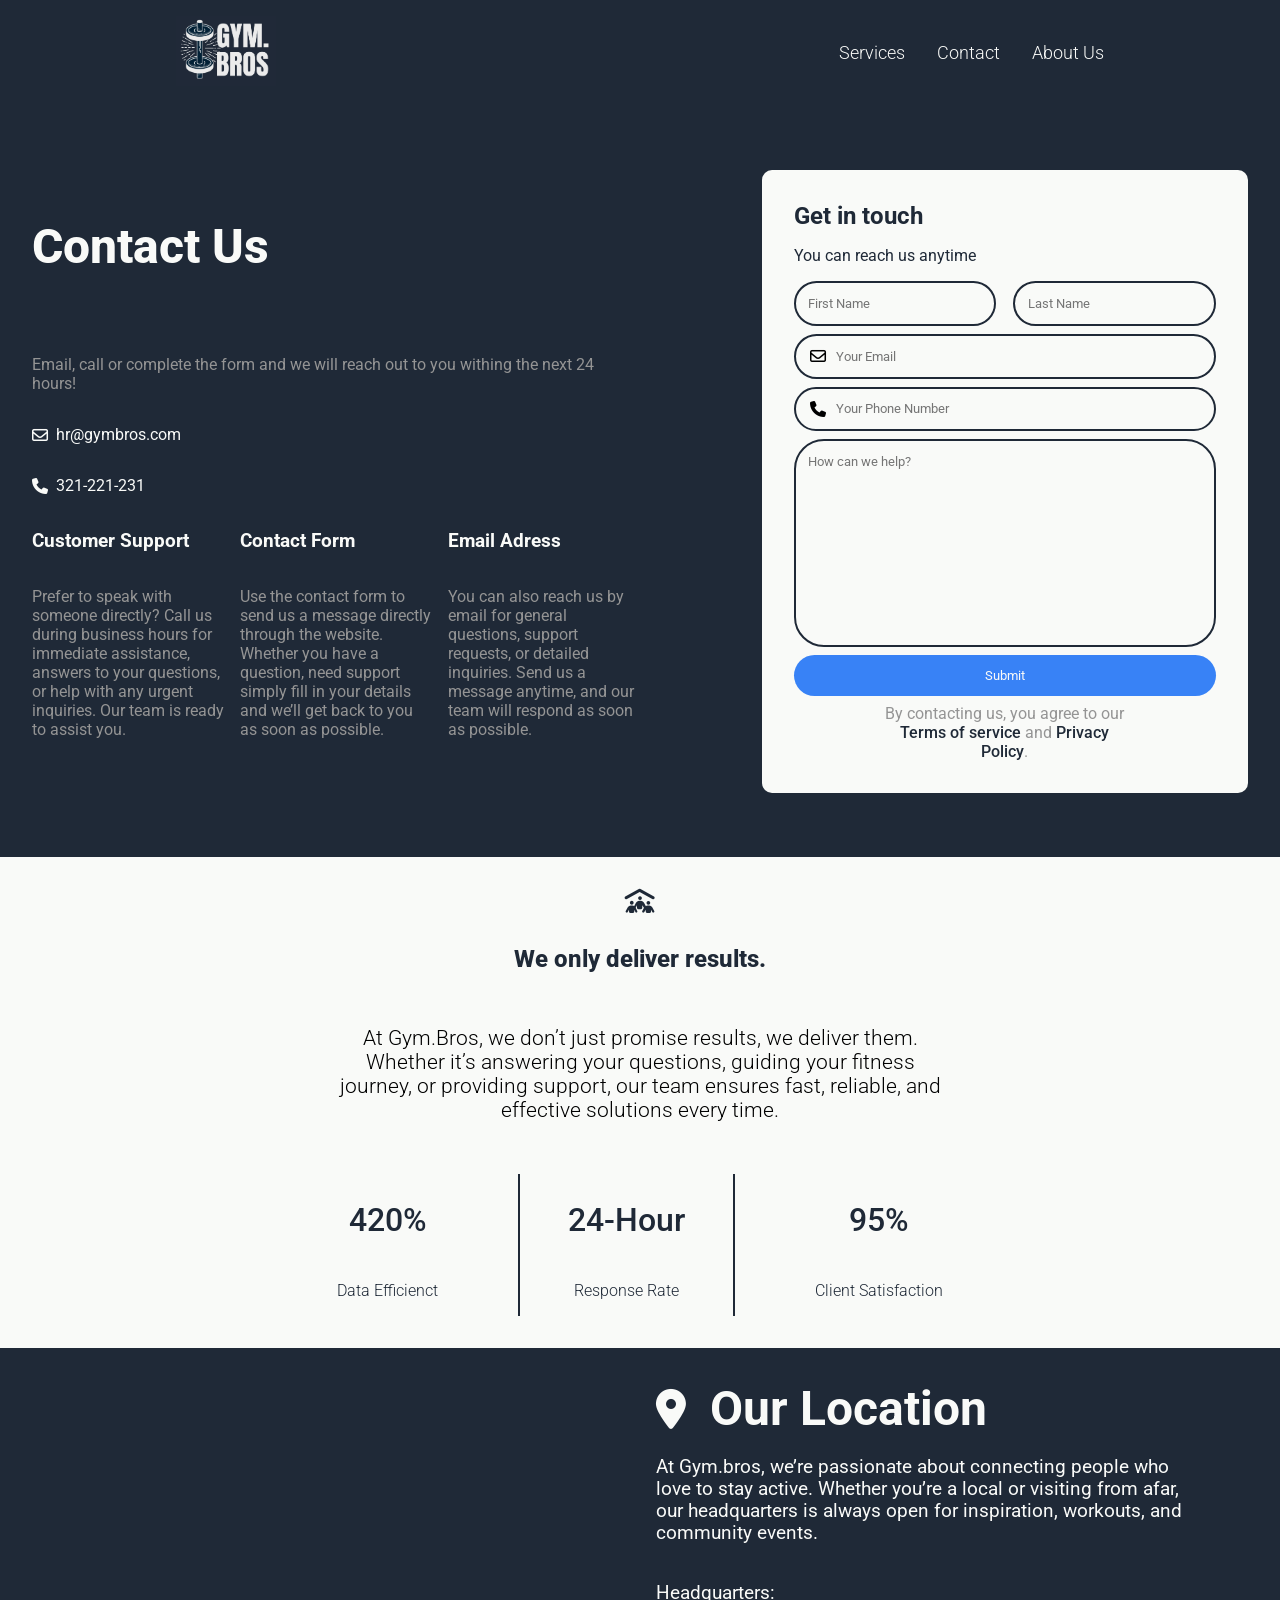
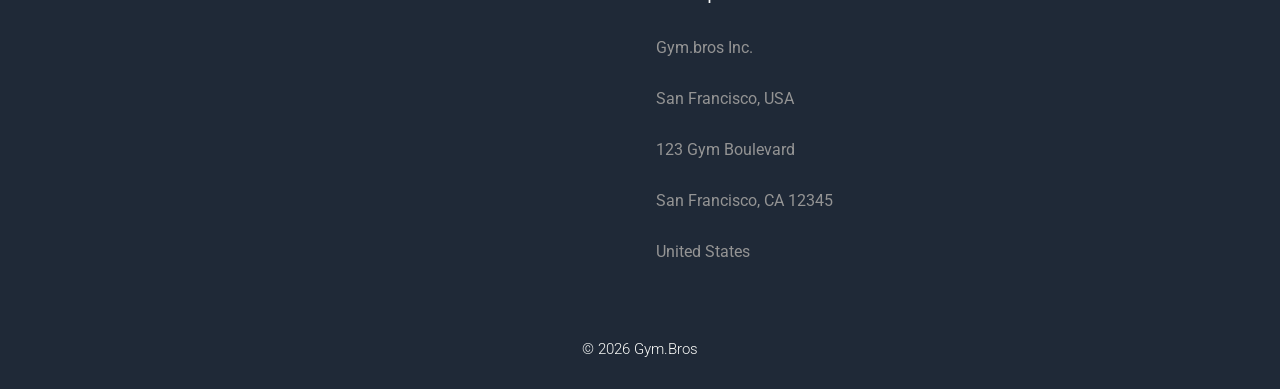
==== pages/contact.html @ 18d37ab8 "responsiveness fix, contact page" ====
<!DOCTYPE html>
<html lang="en">
<head>
    <meta charset="UTF-8">
    <meta name="viewport" content="width=device-width, initial-scale=1.0">
    <link rel="stylesheet" href="contact.css">
    <link rel="stylesheet" href="/index.css">
    <link rel="preconnect" href="https://fonts.gstatic.com" crossorigin>
    <link rel="stylesheet" href="https://cdnjs.cloudflare.com/ajax/libs/font-awesome/6.5.0/css/all.min.css">
<link href="https://fonts.googleapis.com/css2?family=Inter:ital,opsz,wght@0,14..32,100..900;1,14..32,100..900&family=Kumbh+Sans:wght,YOPQ@100..900,300&family=Poppins:ital,wght@0,100;0,200;0,300;0,400;0,500;0,600;0,700;0,800;0,900;1,100;1,200;1,300;1,400;1,500;1,600;1,700;1,800;1,900&family=Roboto:ital,wght@0,100..900;1,100..900&display=swap" rel="stylesheet">
    <title>Contact Us</title>
</head>
<body>

    <header>
    <div class="container">
<a href="/index.html"><img src="/images/logo.jpg" alt="Gym Logo"></a>
<nav>
  <a href="#services">Services</a>
  <a href="pages/contact.html">Contact</a>
  <a href="#about">About Us</a>
</nav>
</div>
</header>

<main>
<section class="contact">
<section class="contact-text">
<h1>Contact Us</h1>
<p>Email, call or complete the form and we will reach
    out to you withing the next 24 hours!
</p>

<div class="icons">
    <i class="fa-regular fa-envelope"></i>
    <p>hr@gymbros.com</p>
</div>
<div class="icons">
    <i class="fa-solid fa-phone"></i>
    <p>321-221-231</p>
 </div>


<div class="contact-types">
<div class="type">
    <h3>Customer Support</h3>
    <p>
        Prefer to speak with someone directly? Call us during business hours for immediate assistance, 
        answers to your questions, or help with any urgent inquiries. Our team is ready to assist you.
    </p>
</div>
<div class="type">
    <h3>Contact Form</h3>
    <p>
        Use the contact form to send us a message directly through the website. Whether you have 
        a question, need support simply fill in your details 
         and we’ll get back to you as soon as possible.
    </p>
</div>
<div class="type">
    <h3>Email Adress</h3>
    <p>
        You can also reach us by email for general questions, support requests,
         or detailed inquiries. Send us a message anytime, and our team will respond as soon as possible.
    </p>
</div>
</div>
</section>

<section class="form-content">
<h2>Get in touch</h2>
<p id="first-p">You can reach us anytime</p>
<form action="">
    <div class="fullname"> 
        <input type="text" name="" id="" placeholder="First Name" required>
        <input type="text" name="" id="" placeholder="Last Name" required>
    </div>

    <div class="input-with-icon">
        <i class="fa-regular fa-envelope"></i>
        <input type="email" name="" id="" placeholder="Your Email" required>
    </div>

     <div class="input-with-icon">
        <i class="fa-solid fa-phone"></i>
        <input type="text" name="" id="" placeholder="Your Phone Number">
    </div>

<textarea name="" id="" placeholder="How can we help?" required minlength="100"></textarea>

<button>Submit</button>
<p id="terms">By contacting us, you agree to our <span>Terms of service</span>
and <span>Privacy Policy</span>.</p>
</form>
</section>
</section>

<section class="result">
<i class="fa-solid fa-people-roof"></i>
<h3>We only deliver results.</h3>
<p>At Gym.Bros, we don’t just promise results, we deliver them. Whether
     it’s answering your questions, guiding your fitness journey, 
    or providing support, our team ensures fast, reliable,
     and effective solutions every time.</p>
<div class="res-div">
    <div class="result-divs">
<h2>420%</h2>
<p>Data Efficienct</p>
</div>
 <div class="result-divs" id="centered">
<h2>24-Hour</h2>
<p>Response Rate</p>
</div>
 <div class="result-divs">
<h2>95%</h2>
<p>Client Satisfaction</p>
</div>
</div>
</section>




<section class="location">
    <div class="location-map">
<iframe
src="https://www.google.com/maps?q=San+Francisco&output=embed"
  width="600"
  height="450"
  style="border:0;"
  allowfullscreen=""
  loading="lazy"
  referrerpolicy="no-referrer-when-downgrade">
</iframe>
</div>

<div class="location-text">
    <div class="location-title"> 
        <i class="fa-solid fa-location-dot"></i>
    <h2>Our Location</h2>
    </div>
    <h3>At Gym.bros, we’re passionate about connecting 
        people who love to stay active. Whether you’re a 
        local or visiting from afar, our headquarters is always 
        open for inspiration, workouts, and community events.</h3>
    <h3>Headquarters:</h3>
    <p>Gym.bros Inc.</p>
    <p>San Francisco, USA</p>
    <p>123 Gym Boulevard</p>
    <p>San Francisco, CA 12345</p>
    <p>United States</p>
</div>

</section>
   
</main>
<footer>
    <p>© 2026 Gym.Bros</p>
</footer>
</body>
</html>
---- pages/contact.css ----
* {
  box-sizing: border-box;
}

body {
  margin: 0;
  padding: 0;
  overflow-x: hidden;
}

.contact{
    display: flex;
    padding:4rem 2rem;
    width:100%;
    flex-direction: row;
    align-items: flex-start;
    justify-content: space-between;
    background-color:#1F2937;
}


.contact-text{
    display: flex;
    align-items: flex-start;
    flex-direction: column;
    justify-content:flex-start;
     font-family: "Roboto", sans-serif;
     width: 50%;
}

.contact-text > h1{
color:#F9FAF8;
font-weight:800;
font-size: 3rem;
margin-bottom: 4rem;
}

.contact-text p {
 color:rgb(148, 148, 148);
 font-size: 1rem;
}

.icons{
display: flex;
justify-content: center;
align-items: center;
flex-direction: row;
gap:0.5rem;
}



.icons > i{
  color: #F9FAF8
}

.icons > p{
  color:#F9FAF8
}

.contact-types{
  display: flex;
  flex-direction: row;
justify-content: space-around;
align-items: flex-start;
width:100%;
gap:1rem;
}

.type{
  display: flex;
  justify-content: center;
  align-items: flex-start;
  flex-direction: column;
width:50%;
 
}

.type > h3{
  font-family: "Roboto", sans-serif;
  color:#F9FAF8;
}

.type > p{
  color: rgb(148, 148, 148);
  font-size: 1rem;

}

.form-content{
  width:40%;
  display: flex;
  justify-content: flex-start;
  align-items: flex-start;
  flex-direction: column;
  font-family: "Roboto", sans-serif;
  border-radius: 10px;
  background-color: #F9FAF8;
  padding: 2rem;
}

.form-content h2{
color:#1F2937;
font-size: 1.5rem;
margin: 0;
}

.form-content p {
  color: rgb(148, 148, 148);
}

#first-p{
  color: #1F2937;
}

form{
  width:100%;
  display: flex;
  align-items: center;
  justify-content: center;
  flex-direction: column;
  gap:0.5rem;
}

.fullname{
  display: flex;
  width: 100%;
  flex-direction:row;
  align-items: center;
  justify-content: space-between;
}

.fullname > input{
  width:48%
}

input{background-color: #F9FAF8;
  padding: 0.8rem;
  color:#1F2937;
  border:none;
  border-radius: 2rem;
  border: 2px solid #1F2937;
  font-family: "Roboto", sans-serif;
width:100%;
}

textarea{
  width:100%;
  resize: none;
  padding: 0.8rem;
  outline: none;
  font-family: "Roboto", sans-serif;
  background-color: #F9FAF8;
  border-radius: 30px;
  border: 2px solid #1F2937;
  height:13rem;

}

form > button{
  width:100%;
  color:#F9FAF8;
  background-color: #3882F6;
  padding: 0.8rem;
  border:none;
  border-radius: 2rem;
 font-family: "Roboto", sans-serif;
   transition: color 0.3s ease, background-color 0.3s ease, transform 0.2s ease;
    cursor: pointer;

}

form > button:hover{
 background-color:#1F2937;
    color:#F9FAF8;
     transform: translateY(-2px);
}


form  span{
  color: #1F2937;
  font-weight: 500;
}

form p {
  margin:0;
}

#terms{
  font-size:1rem;
  width:60%;
  text-align: center;
}


.input-with-icon{
  width:100%;
  position: relative;
}
.input-with-icon> i{
  position: absolute;
  left: 1rem;
  top: 50%;
  transform: translateY(-50%);
}

.input-with-icon > input{
  padding-left: 2.5rem;
}


.result{
   display: flex;
    padding:2rem;
    width:100%;
    flex-direction: column;
    align-items: center;
    justify-content: center;
    gap:2rem;
    background-color: #F9FAF8;

}

.result > i{
  color:#1F2937;
  font-size: 1.5rem;
}

.result > h3{
  color:#1F2937;
  font-size: 1.5rem;
  font-weight: 800;
  font-family: "Roboto", sans-serif;
  margin:0;
}

.result > p{
  width:50%;
  font-family: "Roboto", sans-serif;
  text-align: center;
  font-weight: 300;
  font-size: 1.3rem;

}

.res-div{
  width:100%;
  display: flex;
  flex-direction: row;
  align-items: center;
  justify-content: center;
  gap:2rem;

}
.result-divs{
  display: flex;
  flex-direction: column;
  align-items: center;
  justify-content: center;
padding: 0rem 3rem;
}

.result-divs > h2{
  font-family: "Roboto", sans-serif;
  color:#1F2937;
  font-weight: 500;
  font-size:2rem;

}

.result-divs > p{
  font-family: "Roboto", sans-serif;
  color:#1F2937;
  font-weight: 300;
  font-size:1rem;
}

#centered{
   border-right: 2px solid  #1F2937;
   border-left: 2px solid  #1F2937;
}


.location{
   display: flex;
    padding:2rem;
    width:fit-content;
    flex-direction: row;
    align-items: center;
    justify-content: center;
    gap:2rem;
    background-color: #1F2937
}

.location-text{
  display: flex;
  align-items: flex-start;
  flex-direction: column;
  justify-content: flex-start;
  width:45%;
  font-family: "Roboto", sans-serif;
}

.location-text > h3{
color:#F9FAF8;
font-weight: 400;

}

.location-title{
  display: flex;
  flex-direction: row;
  gap:1.5rem;
  width: 100%;
  align-items: center;
}

.location-title > i{
  color:#F9FAF8;
  font-size: 2.5rem;
}

.location-text > p{
  color: rgb(148, 148, 148);
  font-size: 1rem;
}
.location-title > h2 {
  color:#F9FAF8;
  font-size: 3rem;
  margin:0;
}


.location-map{
  position: relative;
  width:45%;
  border-radius: 10px;
  height: 30rem;
  overflow: hidden;

}

iframe{
  position: absolute;
  top:0;
  left:0;
  width:100%;
  height: 100%;

}

/*Responsivness <1000 :*/

@media (max-width:1000px){

.contact, .contact-text, .contact-types, .location-text{
align-items: center;
  justify-content: center;
}

.contact, .type, .location{
  flex-direction: column;
}

.contact{
  padding:2rem;
}

.contact-text{
  width:100%;
  text-align: center;
}
.contact-text > h1{
  font-size:25px;
  margin: 0;
}

.contact-types{
  flex-direction: row;
  width: 100%;
}

.type > p{
  font-size: 1rem;
width:60%;
text-align: center;
}

.type> h3{
 font-size: 1.5rem; 
}

.form-content{
  width:70%;
}


.results{
  width:100%;
}

.result > h3{
font-size: 2rem;
    }

    .result > p{
        font-size:1rem;
    }

    .res-div{
        flex-direction: row;
    }

    .result-divs > h2{
font-size: 25px;
    }
     .result-divs > p{
        font-size:13px;
    }
#centered{
  border-right: 2px solid  #1F2937;
  border-left: 2px solid  #1F2937;
}


.location-map{
  width:100%;
}

.location-title{
  width:fit-content;
}
.location-title>h2{
  font-size:2rem;
}

.location-title > i{
  font-size: 1.5rem;
}

.location-text{
  width:100%;
 
}
.location-text > h3{
  font-weight: 1rem;
}
}

/* Responsivness < 500 */
@media (max-width:500px){ 

  .contact, .contact-text, .contact-types, .type, .location-text {
    align-items:  center;
    justify-content: center;
  }

  .contact, .contact-types , .type , .res-div, .location{
    flex-direction: column;
  }

.contact{
  padding:2rem;
}

.contact-text{
  width:100%;
  text-align: center;
}
.contact-text > h1{
  font-size:1.5rem;
  margin: 0;
}

.type{
width:100%;
text-align: left;

}

.type > p{
  font-size: 1rem;
width:60%;
text-align: center;
}

.type> h3{
 font-size: 1.2rem;
}

.form-content{
  width:100%;
}

.result > h3{
font-size: 1.5rem;
    }

    .result > p{
        font-size:1rem;
        width:100%;
    }
    .result-divs > h2{
font-size: 1.5rem;
    }
     .result-divs > p{
        font-size:1rem;
    }
#centered{
  border:none;
}

.location-map{
  width:100%;
}

.location-text{
  width:100%;
}

.location-title{
  width:fit-content;
}
.location-title>h2{
  font-size:1.5rem;
}

.location-title > i{
  font-size: 1rem;
}
.location-text > h3{
  font-size: 1rem;
}
}
---- index.css ----
* {
  box-sizing: border-box;
}

body {
  margin: 0;
  padding: 0;
  overflow-x: hidden;
}

    
    header{
    display: flex;
    width:100%;
    justify-content: center;
    align-items: center;
    background-color: #1F2937;

}

.container{
 display: flex;
    flex-direction: row;
    align-items: center;
    justify-content: space-between;
    width: 75%;
    padding:1rem;

}

.container > a > img{
width:100px;
height:auto;

}

nav{
    display: flex;
    align-items: center;
    justify-content: flex-end;
    gap:2rem;
    flex-direction: row;
    width:35%;
}

nav > a {
     font-family: "Roboto", sans-serif;
     font-size: 18px;
     color:#F9FAF8;
     font-weight: 300;
     cursor: pointer;
     text-decoration: none;
     border-bottom: 2px solid transparent;
    transition: border-bottom 0.3s ease;
}

nav > a:hover{
    border-bottom: 2px solid #F9FAF8
}

main{
    display: flex;
    width:100%;
    justify-content: center;
    align-items: center;
    flex-direction: column;
}

.hero{
    display: flex;
    width:100%;
    justify-content: center;
    gap:5%;
    flex-direction: row;
    align-items: center;
    background-color: #1F2937;
    padding:5rem 2rem;

}
.hero-content{
    display: flex;
    flex-direction: column;
    align-items: flex-start;
    width:30%;
}
.hero-content > h1{
    font-family: "Roboto", sans-serif;
     font-size: 48px;
     color:#F9FAF8;
     font-weight: 800;
     margin:0;
}

.hero-content > p {
font-family: "Roboto", sans-serif;
     font-size: 18px;
     color:#F9FAF8;
font-weight: 300;
}

.hero-content > button {
    font-family: "Roboto", sans-serif;
    color:white;
    background-color: #3882F6;
    padding:10px 30px;
    border:none;
    border-radius: 5px;
    transition: color 0.3s ease, background-color 0.3s ease, transform 0.2s ease;
    cursor: pointer;
}

.hero-content > button:hover{
    background-color: white;
    color:#3882F6;
     transform: translateY(-2px);
}

.hero-img{
    display: flex;
    flex-direction: column;
    align-items: flex-start;
    width:40%;
}

.hero-img > img {
    width:100%;
    height:auto;
}

.info{
 display: flex;
    width:100%;
    justify-content: center;
    gap:30px;
    flex-direction: column;
    align-items: center;
    background-color: #F9FAF8;
    padding:5rem;


}

.info > h2{
    font-size: 36px;
    font-weight: 800;
    color:#1F2937;
    font-family: "Roboto", sans-serif;
}

.info-divs{
    display: flex;
    justify-content: space-between;
    align-items: center;
    width:70%;
    flex-direction: row;
}

.steps{
    width:200px;
    display: flex;
    justify-content: center;
    align-items: center;
    flex-direction: column;
}

.steps > img{
      border: 4px solid #3882F6;
    border-radius: 10px;
    width:180px;
    height:180px;
    transition: transform 0.4s ease-in-out;
}


.steps > img:hover {
    transform: scale(1.1);
     box-shadow: 0 5px 15px rgba(0,0,0,0.2);
}

.steps > p{
    font-family: "Roboto", sans-serif;
    font-size: 18px;
    text-align: center;
    font-weight: 300;
    color:#1F2937
}

.review{

 display: flex;
    width:100%;
    justify-content: center;
    gap:30px;
    flex-direction: column;
    align-items: center;
    background-color: #e5e7eb;
    padding:2rem;

}

.review-div{
width:70%;
}

.quote {
    font-family: "Roboto", sans-serif;
font-size: 36px;
color:#1F2937;
font-weight: 300;
font-style: italic;
text-align: left;
}

.quote-author{
    font-family: "Roboto", sans-serif;
    text-align: right;
    font-weight: 800;
    font-size: 15px;
    color:#1F2937;
}


.sign-up{
 display: flex;
    width:100%;
    justify-content: center;
    align-items: center;
    background-color: #F9FAF8;
    padding:5rem;


}


.sign-up-div{
    background-color: #3882F6;
    border-radius: 10px;
    display: flex;
    justify-content: space-around;
    flex-direction: row;
    align-items: center;
    width:60%;
    padding: 2rem;
    font-family: "Roboto", sans-serif;
    color:#e5e7eb
}


.sign-up-text > p{
    font-family: "Roboto", sans-serif;
    color:#e5e7eb;
    font-weight: 300;
    font-size:14px;
    margin:0;
}

.sign-up-text{
    width: 70%;
    display: flex;
    flex-direction: column;

}

.sign-up-text > h3{
    margin: 0;
}

.sign-up-div button {
     font-family: "Roboto", sans-serif;
    color: #F9FAF8;
    background-color: #3882F6;
    padding:10px 30px 10px 30px;
    border:2px solid #F9FAF8;
    border-radius: 5px;
    cursor: pointer;
    transition: color 0.3s ease, background-color 0.3s ease, transform 0.2s ease;
}
.sign-up-div button:hover{
    color:#3882F6;
    background-color: #F9FAF8;
transform: translateY(-2px);
}

footer{
    width:100%;
    display: flex;
    align-items: center;
    justify-content: center;
    background-color: #1F2937;
}

footer > p{
     font-family: "Roboto", sans-serif;
    color: #F9FAF8;
    font-weight: 300;
    font-size: 15px;
    padding:1rem;
}



@media (max-width:1000px){
   .container{
        width: 90%;
        flex-direction: column;
        gap: 1rem;
    }
     nav{
        width: 100%;
        justify-content: center;
        gap: 1.5rem;
        flex-wrap: wrap;
    }

    .hero{
        flex-direction: column;
        gap:2rem;
        padding: 3rem 1.5rem;
        text-align: center;
    }
    .hero-content{
        width:60%;
        text-align: center;
        align-items: center;
        max-width: 500px;
    }

    .hero-img{
        width:60%;
    }

    .info-divs{
        flex-wrap: wrap;
        width:100%;  
        gap:1rem;
    }

    .sign-up-div{
        width: 100%;
        gap:1rem;
    }

}



@media (max-width:500px){
    .container > h1{
        font-size: 20px;
    }

    nav > a{
        font-size: 16px;
    }

    .hero-content > h1{
        font-size: 36px;
    }
   
    .hero-content > p{
        font-size: 16px;
    }

    .info > h2{
        font-size: 28px;
        text-align: center;
    }

    .quote{
        font-size: 22px;
    }

    .steps{
        width: 100%;
        max-width: 200px;
       
    }

    .sign-up-div{
        width:100%;
        padding: 1.5rem;
        
    }


    .info-divs{
        width:100%;
        align-items: center;
        justify-content: center;
    
    }

    

    
}
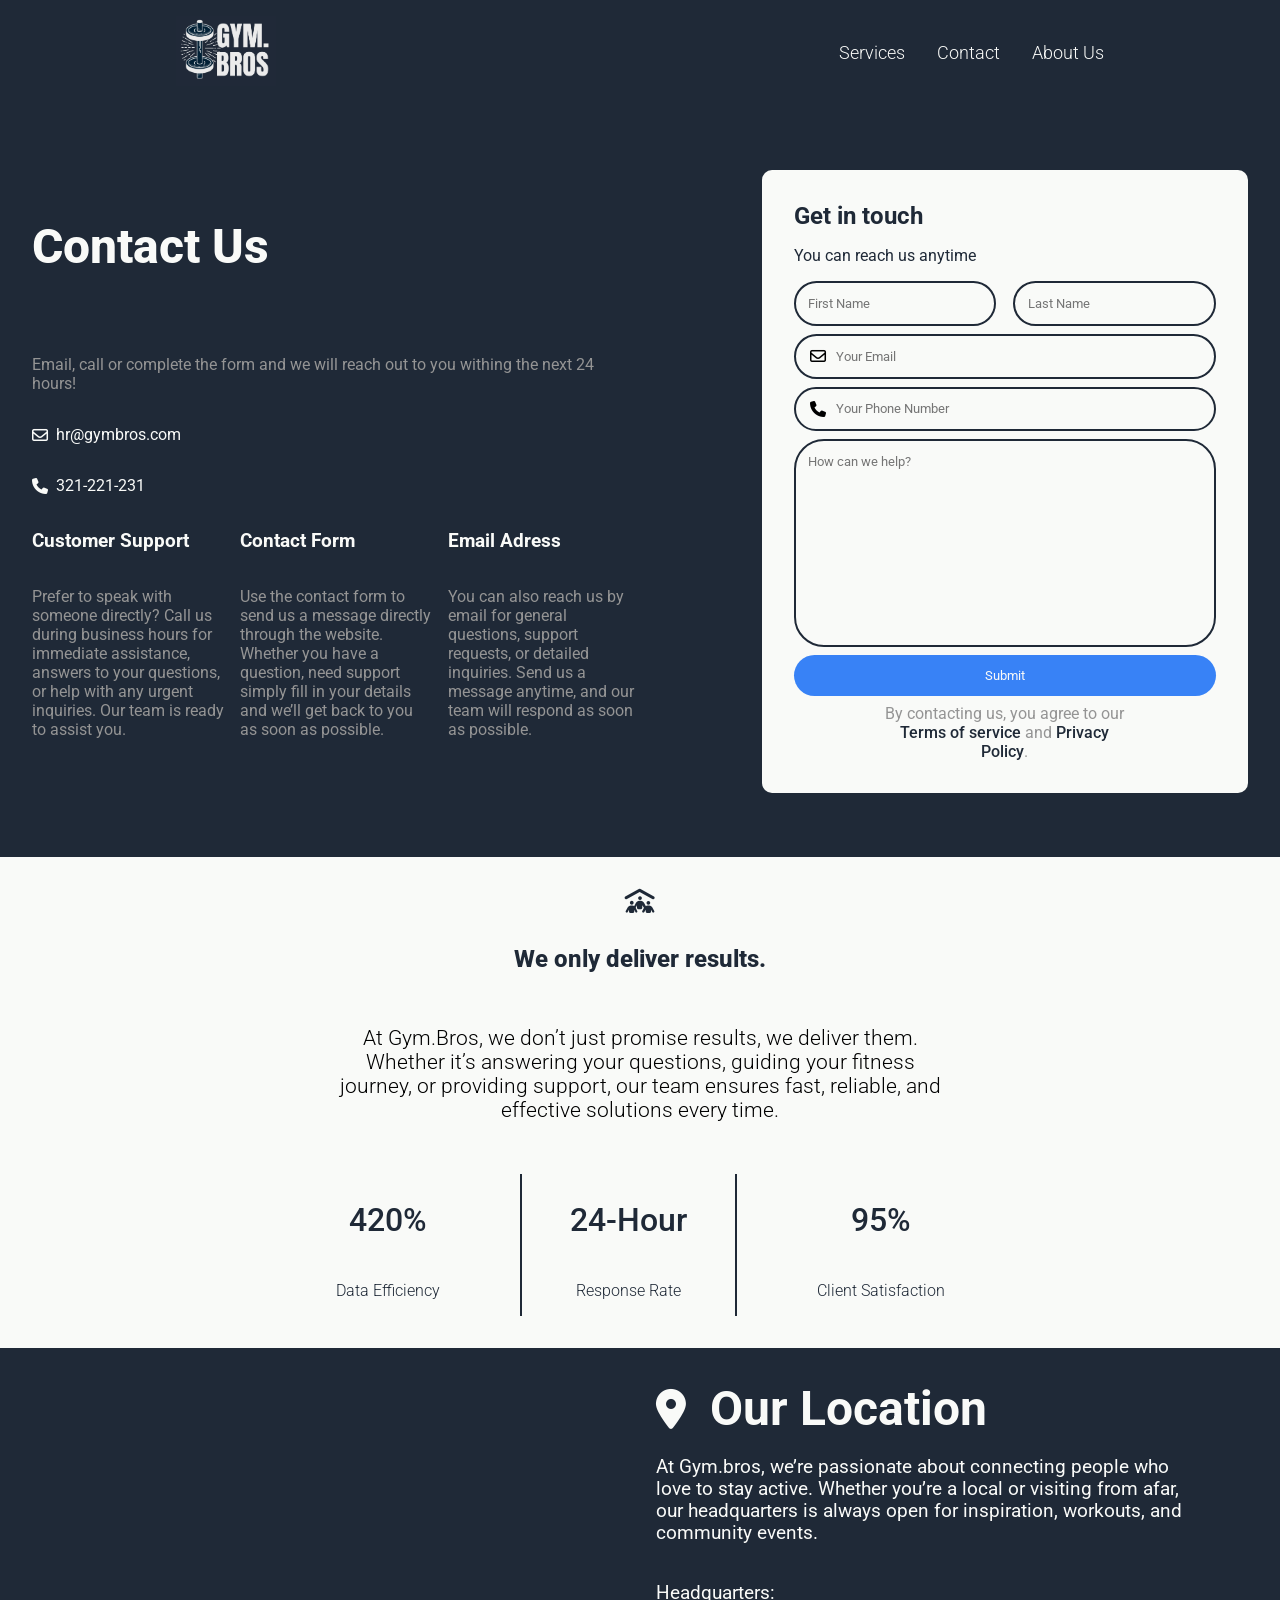
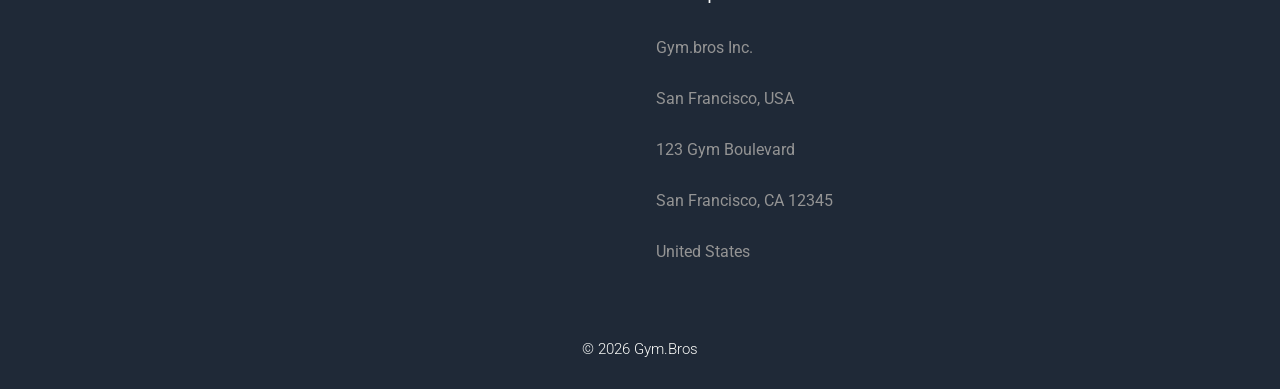
==== commit f2323011: "sign-up page" ====
--- a/pages/contact.html
+++ b/pages/contact.html
@@ -16,9 +16,9 @@
     <div class="container">
 <a href="/index.html"><img src="/images/logo.jpg" alt="Gym Logo"></a>
 <nav>
-  <a href="#services">Services</a>
-  <a href="pages/contact.html">Contact</a>
-  <a href="#about">About Us</a>
+  <a href="services.html">Services</a>
+  <a href="contact.html">Contact</a>
+  <a href="about.html">About Us</a>
 </nav>
 </div>
 </header>
@@ -105,7 +105,7 @@
 <div class="res-div">
     <div class="result-divs">
 <h2>420%</h2>
-<p>Data Efficienct</p>
+<p>Data Efficiency</p>
 </div>
  <div class="result-divs" id="centered">
 <h2>24-Hour</h2>
--- a/pages/contact.css
+++ b/pages/contact.css
@@ -73,7 +73,6 @@
   align-items: flex-start;
   flex-direction: column;
 width:50%;
- 
 }
 
 .type > h3{
@@ -164,22 +163,30 @@
   padding: 0.8rem;
   border:none;
   border-radius: 2rem;
- font-family: "Roboto", sans-serif;
-   transition: color 0.3s ease, background-color 0.3s ease, transform 0.2s ease;
-    cursor: pointer;
+  font-family: "Roboto", sans-serif;
+  transition: color 0.3s ease, background-color 0.3s ease, transform 0.2s ease;
+  cursor: pointer;
+  
 
 }
 
 form > button:hover{
- background-color:#1F2937;
-    color:#F9FAF8;
-     transform: translateY(-2px);
+  background-color:#1F2937;
+  color:#F9FAF8;
+  transform: translateY(-2px);
 }
 
 
 form  span{
   color: #1F2937;
   font-weight: 500;
+  transition: border-bottom 0.3s ease-in;
+  cursor: pointer;
+  border-bottom: 2px solid transparent;
+}
+
+form span:hover{
+  border-bottom: 2px solid #1F2937;
 }
 
 form p {
@@ -330,7 +337,6 @@
   margin:0;
 }
 
-
 .location-map{
   position: relative;
   width:45%;
@@ -378,6 +384,13 @@
 .contact-types{
   flex-direction: row;
   width: 100%;
+  align-items: flex-start;
+
+}
+
+.type{
+  width:33%;
+  align-items: center;
 }
 
 .type > p{
@@ -444,11 +457,12 @@
 }
 .location-text > h3{
   font-weight: 1rem;
-}
-}
-
-/* Responsivness < 500 */
-@media (max-width:500px){ 
+  text-align: center;
+}
+}
+
+/* Responsivness < 700 */
+@media (max-width:700px){ 
 
   .contact, .contact-text, .contact-types, .type, .location-text {
     align-items:  center;
@@ -472,6 +486,7 @@
   margin: 0;
 }
 
+
 .type{
 width:100%;
 text-align: left;
--- a/index.css
+++ b/index.css
@@ -51,11 +51,16 @@
      cursor: pointer;
      text-decoration: none;
      border-bottom: 2px solid transparent;
-    transition: border-bottom 0.3s ease;
+    transition: border-color 0.3s ease, color 0.3s ease ,border-bottom 0.3s ease;
 }
 
 nav > a:hover{
     border-bottom: 2px solid #F9FAF8
+}
+
+nav> a:active{
+    color:#3882F6;
+  border:none;
 }
 
 main{
@@ -98,7 +103,7 @@
 font-weight: 300;
 }
 
-.hero-content > button {
+.hero-content > a > button {
     font-family: "Roboto", sans-serif;
     color:white;
     background-color: #3882F6;
@@ -109,7 +114,7 @@
     cursor: pointer;
 }
 
-.hero-content > button:hover{
+.hero-content > a > button:hover{
     background-color: white;
     color:#3882F6;
      transform: translateY(-2px);
@@ -151,7 +156,7 @@
     display: flex;
     justify-content: space-between;
     align-items: center;
-    width:70%;
+    width:80%;
     flex-direction: row;
 }
 
@@ -265,7 +270,7 @@
     margin: 0;
 }
 
-.sign-up-div button {
+.sign-up-div a > button {
      font-family: "Roboto", sans-serif;
     color: #F9FAF8;
     background-color: #3882F6;
@@ -275,7 +280,7 @@
     cursor: pointer;
     transition: color 0.3s ease, background-color 0.3s ease, transform 0.2s ease;
 }
-.sign-up-div button:hover{
+.sign-up-div >a > button:hover{
     color:#3882F6;
     background-color: #F9FAF8;
 transform: translateY(-2px);
@@ -299,7 +304,7 @@
 
 
 
-@media (max-width:1000px){
+@media (max-width:1100px){
    .container{
         width: 90%;
         flex-direction: column;
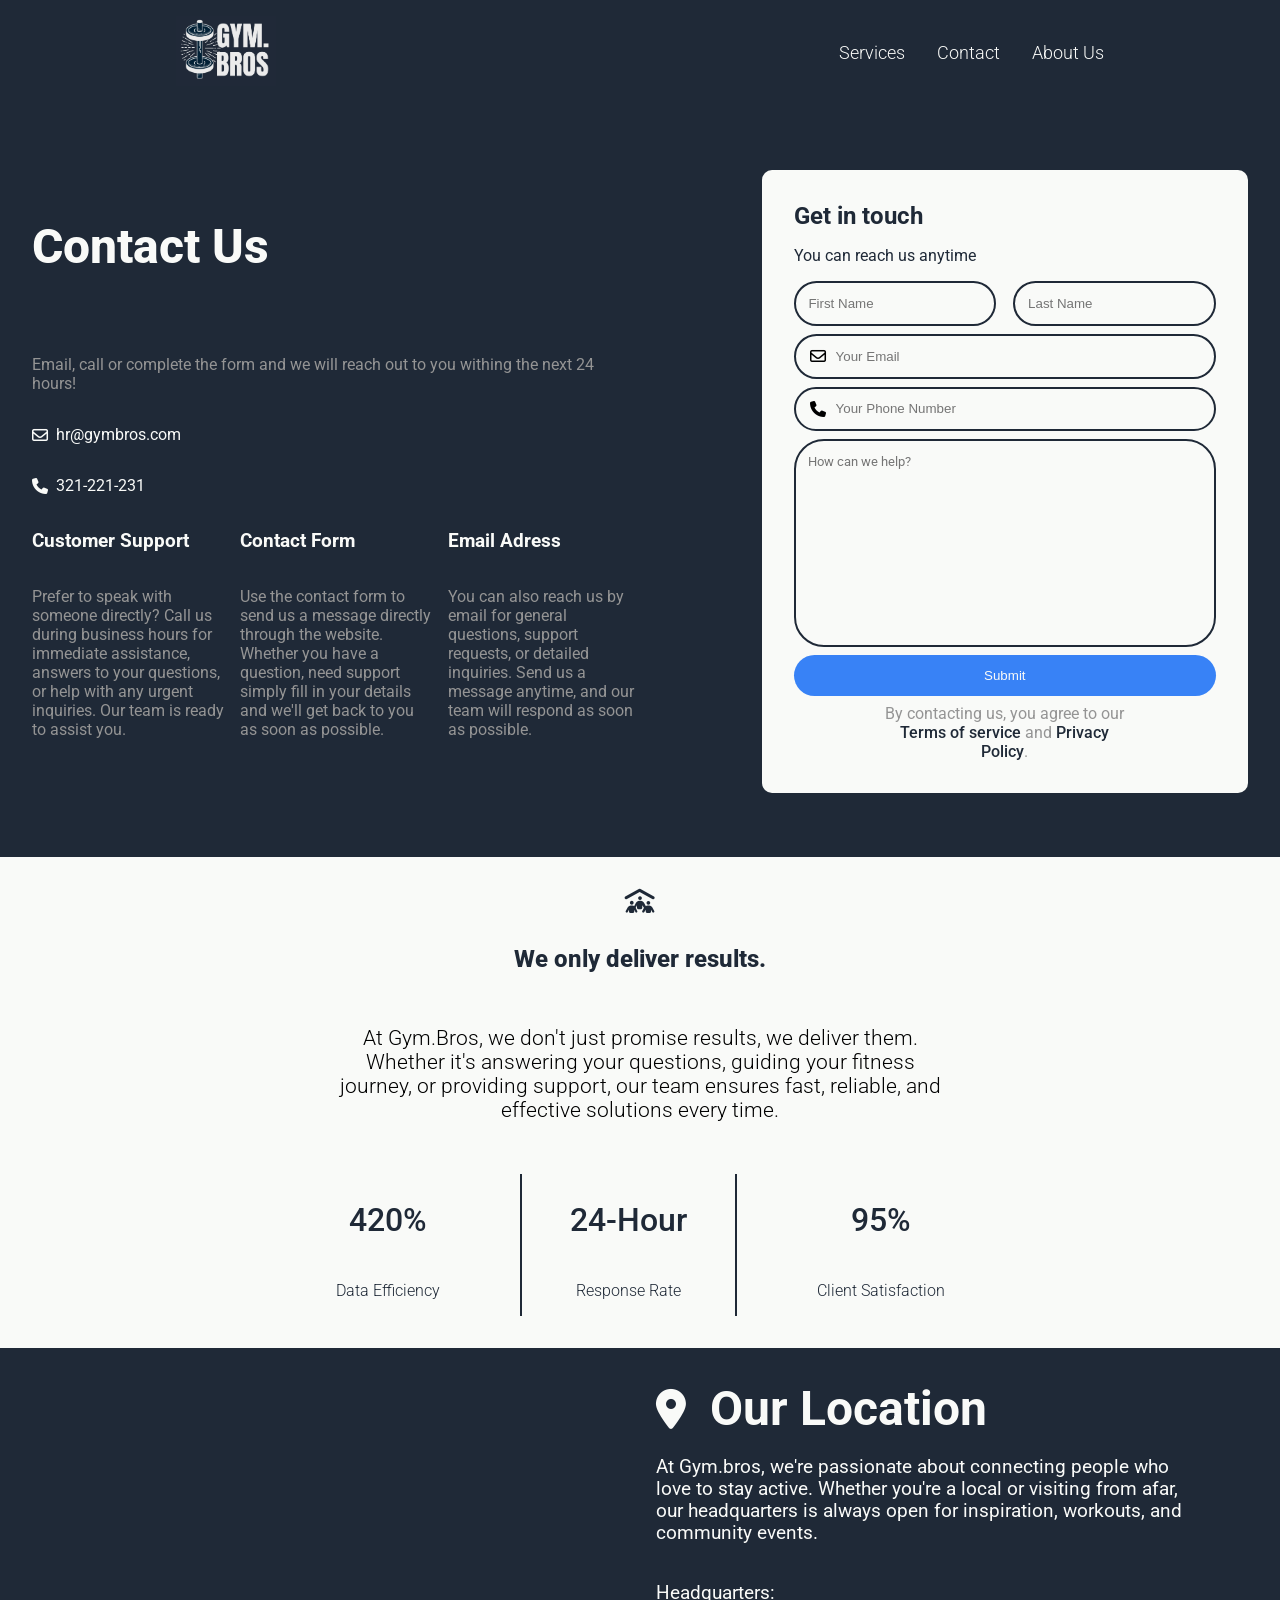
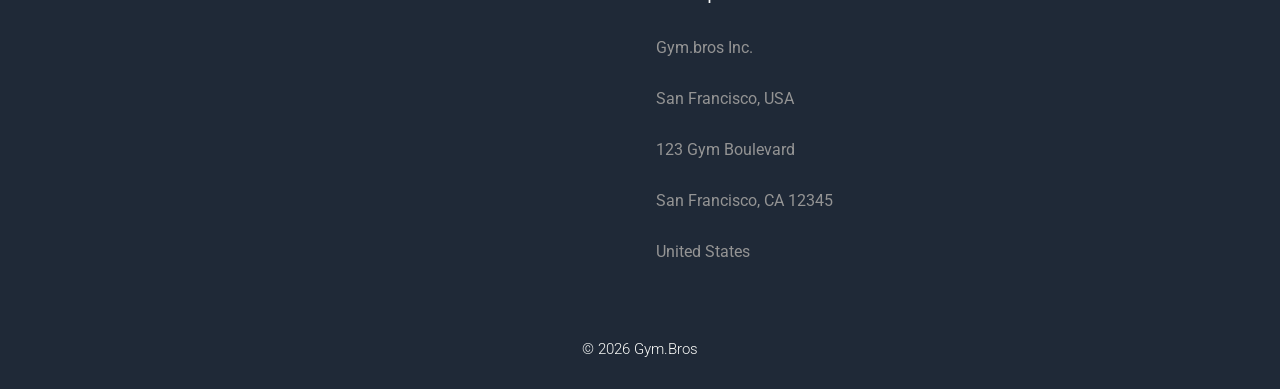
==== commit ccc1d0e1: "css changes" ====
--- a/pages/contact.html
+++ b/pages/contact.html
@@ -7,155 +7,136 @@
     <link rel="stylesheet" href="/index.css">
     <link rel="preconnect" href="https://fonts.gstatic.com" crossorigin>
     <link rel="stylesheet" href="https://cdnjs.cloudflare.com/ajax/libs/font-awesome/6.5.0/css/all.min.css">
-<link href="https://fonts.googleapis.com/css2?family=Inter:ital,opsz,wght@0,14..32,100..900;1,14..32,100..900&family=Kumbh+Sans:wght,YOPQ@100..900,300&family=Poppins:ital,wght@0,100;0,200;0,300;0,400;0,500;0,600;0,700;0,800;0,900;1,100;1,200;1,300;1,400;1,500;1,600;1,700;1,800;1,900&family=Roboto:ital,wght@0,100..900;1,100..900&display=swap" rel="stylesheet">
+    <link href="https://fonts.googleapis.com/css2?family=Inter:ital,opsz,wght@0,14..32,100..900;1,14..32,100..900&family=Kumbh+Sans:wght,YOPQ@100..900,300&family=Poppins:ital,wght@0,100;0,200;0,300;0,400;0,500;0,600;0,700;0,800;0,900;1,100;1,200;1,300;1,400;1,500;1,600;1,700;1,800;1,900&family=Roboto:ital,wght@0,100..900;1,100..900&display=swap" rel="stylesheet">
     <title>Contact Us</title>
 </head>
 <body>
-
     <header>
-    <div class="container">
-<a href="/index.html"><img src="/images/logo.jpg" alt="Gym Logo"></a>
-<nav>
-  <a href="services.html">Services</a>
-  <a href="contact.html">Contact</a>
-  <a href="about.html">About Us</a>
-</nav>
-</div>
-</header>
-
-<main>
-<section class="contact">
-<section class="contact-text">
-<h1>Contact Us</h1>
-<p>Email, call or complete the form and we will reach
-    out to you withing the next 24 hours!
-</p>
-
-<div class="icons">
-    <i class="fa-regular fa-envelope"></i>
-    <p>hr@gymbros.com</p>
-</div>
-<div class="icons">
-    <i class="fa-solid fa-phone"></i>
-    <p>321-221-231</p>
- </div>
-
-
-<div class="contact-types">
-<div class="type">
-    <h3>Customer Support</h3>
-    <p>
-        Prefer to speak with someone directly? Call us during business hours for immediate assistance, 
-        answers to your questions, or help with any urgent inquiries. Our team is ready to assist you.
-    </p>
-</div>
-<div class="type">
-    <h3>Contact Form</h3>
-    <p>
-        Use the contact form to send us a message directly through the website. Whether you have 
-        a question, need support simply fill in your details 
-         and we’ll get back to you as soon as possible.
-    </p>
-</div>
-<div class="type">
-    <h3>Email Adress</h3>
-    <p>
-        You can also reach us by email for general questions, support requests,
-         or detailed inquiries. Send us a message anytime, and our team will respond as soon as possible.
-    </p>
-</div>
-</div>
-</section>
-
-<section class="form-content">
-<h2>Get in touch</h2>
-<p id="first-p">You can reach us anytime</p>
-<form action="">
-    <div class="fullname"> 
-        <input type="text" name="" id="" placeholder="First Name" required>
-        <input type="text" name="" id="" placeholder="Last Name" required>
-    </div>
-
-    <div class="input-with-icon">
-        <i class="fa-regular fa-envelope"></i>
-        <input type="email" name="" id="" placeholder="Your Email" required>
-    </div>
-
-     <div class="input-with-icon">
-        <i class="fa-solid fa-phone"></i>
-        <input type="text" name="" id="" placeholder="Your Phone Number">
-    </div>
-
-<textarea name="" id="" placeholder="How can we help?" required minlength="100"></textarea>
-
-<button>Submit</button>
-<p id="terms">By contacting us, you agree to our <span>Terms of service</span>
-and <span>Privacy Policy</span>.</p>
-</form>
-</section>
-</section>
-
-<section class="result">
-<i class="fa-solid fa-people-roof"></i>
-<h3>We only deliver results.</h3>
-<p>At Gym.Bros, we don’t just promise results, we deliver them. Whether
-     it’s answering your questions, guiding your fitness journey, 
-    or providing support, our team ensures fast, reliable,
-     and effective solutions every time.</p>
-<div class="res-div">
-    <div class="result-divs">
-<h2>420%</h2>
-<p>Data Efficiency</p>
-</div>
- <div class="result-divs" id="centered">
-<h2>24-Hour</h2>
-<p>Response Rate</p>
-</div>
- <div class="result-divs">
-<h2>95%</h2>
-<p>Client Satisfaction</p>
-</div>
-</div>
-</section>
-
-
-
-
-<section class="location">
-    <div class="location-map">
-<iframe
-src="https://www.google.com/maps?q=San+Francisco&output=embed"
-  width="600"
-  height="450"
-  style="border:0;"
-  allowfullscreen=""
-  loading="lazy"
-  referrerpolicy="no-referrer-when-downgrade">
-</iframe>
-</div>
-
-<div class="location-text">
-    <div class="location-title"> 
-        <i class="fa-solid fa-location-dot"></i>
-    <h2>Our Location</h2>
-    </div>
-    <h3>At Gym.bros, we’re passionate about connecting 
-        people who love to stay active. Whether you’re a 
-        local or visiting from afar, our headquarters is always 
-        open for inspiration, workouts, and community events.</h3>
-    <h3>Headquarters:</h3>
-    <p>Gym.bros Inc.</p>
-    <p>San Francisco, USA</p>
-    <p>123 Gym Boulevard</p>
-    <p>San Francisco, CA 12345</p>
-    <p>United States</p>
-</div>
-
-</section>
-   
-</main>
-<footer>
-    <p>© 2026 Gym.Bros</p>
-</footer>
+        <div class="container">
+            <a href="/index.html"><img src="/images/logo.jpg" alt="Gym Logo"></a>
+            <nav>
+                <a href="services.html">Services</a>
+                <a href="contact.html">Contact</a>
+                <a href="about.html">About Us</a>
+            </nav>
+        </div>
+    </header>
+    <main>
+        <section class="contact">
+            <section class="contact-text">
+                <h1>Contact Us</h1>
+                <p>Email, call or complete the form and we will reach
+                    out to you withing the next 24 hours!</p>
+                <div class="icons">
+                    <i class="fa-regular fa-envelope"></i>
+                    <p>hr@gymbros.com</p>
+                </div>
+                <div class="icons">
+                    <i class="fa-solid fa-phone"></i>
+                    <p>321-221-231</p>
+                </div>
+                <div class="contact-types">
+                    <div class="type">
+                        <h3>Customer Support</h3>
+                        <p>Prefer to speak with someone directly? Call us during 
+                            business hours for immediate assistance, 
+                            answers to your questions, or help with any
+                            urgent inquiries. Our team is ready to assist you.</p>
+                    </div>
+                    <div class="type">
+                        <h3>Contact Form</h3>
+                        <p>Use the contact form to send us a message directly through the website.
+                            Whether you have a question, need support simply fill in your details 
+                            and we'll get back to you as soon as possible.</p>
+                    </div>
+                    <div class="type">
+                        <h3>Email Adress</h3>
+                        <p>You can also reach us by email for general questions, support requests,
+                            or detailed inquiries. Send us a message anytime, and our team
+                            will respond as soon as possible.
+                        </p>
+                    </div>
+                </div>
+            </section>
+            <section class="form-content">
+                <h2>Get in touch</h2>
+                <p id="first-p">You can reach us anytime</p>
+                <form action="">
+                    <div class="fullname">
+                        <input type="text" name="" id="" placeholder="First Name" required>
+                        <input type="text" name="" id="" placeholder="Last Name" required>
+                    </div>
+                    <div class="input-with-icon">
+                        <i class="fa-regular fa-envelope"></i>
+                        <input type="email" name="" id="" placeholder="Your Email" required>
+                    </div>
+                    <div class="input-with-icon">
+                        <i class="fa-solid fa-phone"></i>
+                        <input type="text" name="" id="" placeholder="Your Phone Number">
+                    </div>
+                    <textarea name="" id="" placeholder="How can we help?" required minlength="100"></textarea>
+                    <button>Submit</button>
+                    <p id="terms">By contacting us, you agree to our <span>Terms of service</span>
+                    and <span>Privacy Policy</span>.</p>
+                </form>
+            </section>
+        </section>
+ 
+        <section class="result">
+            <i class="fa-solid fa-people-roof"></i>
+            <h3>We only deliver results.</h3>
+            <p>At Gym.Bros, we don't just promise results, we deliver them. Whether
+                it's answering your questions, guiding your fitness journey, 
+                or providing support, our team ensures fast, reliable,
+                and effective solutions every time.</p>
+            <div class="res-div">
+                <div class="result-divs">
+                    <h2>420%</h2>
+                    <p>Data Efficiency</p>
+                </div>
+                <div class="result-divs" id="centered">
+                    <h2>24-Hour</h2>
+                    <p>Response Rate</p>
+                </div>
+                <div class="result-divs">
+                    <h2>95%</h2>
+                    <p>Client Satisfaction</p>
+                </div>
+            </div>
+        </section>
+ 
+        <section class="location">
+            <div class="location-map">
+                <iframe
+                    src="https://www.google.com/maps?q=San+Francisco&output=embed"
+                    width="600"
+                    height="450"
+                    style="border:0;"
+                    allowfullscreen=""
+                    loading="lazy"
+                    referrerpolicy="no-referrer-when-downgrade">
+                </iframe>
+            </div>
+            <div class="location-text">
+                <div class="location-title">
+                    <i class="fa-solid fa-location-dot"></i>
+                    <h2>Our Location</h2>
+                </div>
+                <h3>At Gym.bros, we're passionate about connecting 
+                    people who love to stay active. Whether you're a 
+                    local or visiting from afar, our headquarters is always 
+                    open for inspiration, workouts, and community events.</h3>
+                <h3>Headquarters:</h3>
+                <p>Gym.bros Inc.</p>
+                <p>San Francisco, USA</p>
+                <p>123 Gym Boulevard</p>
+                <p>San Francisco, CA 12345</p>
+                <p>United States</p>
+            </div>
+        </section>
+    </main>
+    <footer>
+        <p>© 2026 Gym.Bros</p>
+    </footer>
 </body>
 </html>
--- a/pages/contact.css
+++ b/pages/contact.css
@@ -6,6 +6,7 @@
   margin: 0;
   padding: 0;
   overflow-x: hidden;
+  font-family: "Roboto", sans-serif;
 }
 
 .contact{
@@ -18,53 +19,45 @@
     background-color:#1F2937;
 }
 
-
 .contact-text{
     display: flex;
     align-items: flex-start;
     flex-direction: column;
     justify-content:flex-start;
-     font-family: "Roboto", sans-serif;
-     width: 50%;
+    width: 50%;
 }
 
 .contact-text > h1{
-color:#F9FAF8;
-font-weight:800;
-font-size: 3rem;
-margin-bottom: 4rem;
+  color:#F9FAF8;
+  font-weight:800;
+  font-size: 3rem;
+  margin-bottom: 4rem;
 }
 
 .contact-text p {
- color:rgb(148, 148, 148);
- font-size: 1rem;
+   color:rgb(148, 148, 148);
+   font-size: 1rem;
 }
 
 .icons{
-display: flex;
-justify-content: center;
-align-items: center;
-flex-direction: row;
-gap:0.5rem;
-}
-
-
-
-.icons > i{
+  display: flex;
+  justify-content: center;
+  align-items: center;
+  flex-direction: row;
+  gap:0.5rem;
+}
+
+.icons > i, .icons > p, .type > h3, .location-text > h3 , .location-title > i, .location-title > h2{
   color: #F9FAF8
 }
 
-.icons > p{
-  color:#F9FAF8
-}
-
 .contact-types{
   display: flex;
   flex-direction: row;
-justify-content: space-around;
-align-items: flex-start;
-width:100%;
-gap:1rem;
+  justify-content: space-around;
+  align-items: flex-start;
+  width:100%;
+  gap:1rem;
 }
 
 .type{
@@ -72,18 +65,12 @@
   justify-content: center;
   align-items: flex-start;
   flex-direction: column;
-width:50%;
-}
-
-.type > h3{
-  font-family: "Roboto", sans-serif;
-  color:#F9FAF8;
+  width:50%;
 }
 
 .type > p{
   color: rgb(148, 148, 148);
   font-size: 1rem;
-
 }
 
 .form-content{
@@ -92,7 +79,6 @@
   justify-content: flex-start;
   align-items: flex-start;
   flex-direction: column;
-  font-family: "Roboto", sans-serif;
   border-radius: 10px;
   background-color: #F9FAF8;
   padding: 2rem;
@@ -133,14 +119,14 @@
   width:48%
 }
 
-input{background-color: #F9FAF8;
+input{
+  background-color: #F9FAF8;
   padding: 0.8rem;
   color:#1F2937;
   border:none;
   border-radius: 2rem;
   border: 2px solid #1F2937;
-  font-family: "Roboto", sans-serif;
-width:100%;
+  width:100%;
 }
 
 textarea{
@@ -148,12 +134,11 @@
   resize: none;
   padding: 0.8rem;
   outline: none;
-  font-family: "Roboto", sans-serif;
   background-color: #F9FAF8;
   border-radius: 30px;
   border: 2px solid #1F2937;
   height:13rem;
-
+  font-family: "Roboto", sans-serif;
 }
 
 form > button{
@@ -163,7 +148,6 @@
   padding: 0.8rem;
   border:none;
   border-radius: 2rem;
-  font-family: "Roboto", sans-serif;
   transition: color 0.3s ease, background-color 0.3s ease, transform 0.2s ease;
   cursor: pointer;
   
@@ -199,7 +183,6 @@
   text-align: center;
 }
 
-
 .input-with-icon{
   width:100%;
   position: relative;
@@ -214,7 +197,6 @@
 .input-with-icon > input{
   padding-left: 2.5rem;
 }
-
 
 .result{
    display: flex;
@@ -237,17 +219,14 @@
   color:#1F2937;
   font-size: 1.5rem;
   font-weight: 800;
-  font-family: "Roboto", sans-serif;
   margin:0;
 }
 
 .result > p{
   width:50%;
-  font-family: "Roboto", sans-serif;
   text-align: center;
   font-weight: 300;
   font-size: 1.3rem;
-
 }
 
 .res-div{
@@ -264,19 +243,16 @@
   flex-direction: column;
   align-items: center;
   justify-content: center;
-padding: 0rem 3rem;
+  padding: 0rem 3rem;
 }
 
 .result-divs > h2{
-  font-family: "Roboto", sans-serif;
   color:#1F2937;
   font-weight: 500;
   font-size:2rem;
-
 }
 
 .result-divs > p{
-  font-family: "Roboto", sans-serif;
   color:#1F2937;
   font-weight: 300;
   font-size:1rem;
@@ -305,13 +281,10 @@
   flex-direction: column;
   justify-content: flex-start;
   width:45%;
-  font-family: "Roboto", sans-serif;
 }
 
 .location-text > h3{
-color:#F9FAF8;
-font-weight: 400;
-
+  font-weight: 400;
 }
 
 .location-title{
@@ -323,7 +296,6 @@
 }
 
 .location-title > i{
-  color:#F9FAF8;
   font-size: 2.5rem;
 }
 
@@ -332,7 +304,6 @@
   font-size: 1rem;
 }
 .location-title > h2 {
-  color:#F9FAF8;
   font-size: 3rem;
   margin:0;
 }
@@ -343,7 +314,6 @@
   border-radius: 10px;
   height: 30rem;
   overflow: hidden;
-
 }
 
 iframe{
@@ -352,7 +322,6 @@
   left:0;
   width:100%;
   height: 100%;
-
 }
 
 /*Responsivness <1000 :*/
@@ -360,8 +329,12 @@
 @media (max-width:1000px){
 
 .contact, .contact-text, .contact-types, .location-text{
-align-items: center;
-  justify-content: center;
+  align-items: center;
+  justify-content: center;
+}
+
+.contact-text, .contact-types , .results, .location-map , .location-text{
+  width:100%;
 }
 
 .contact, .type, .location{
@@ -373,19 +346,18 @@
 }
 
 .contact-text{
-  width:100%;
-  text-align: center;
-}
-.contact-text > h1{
-  font-size:25px;
-  margin: 0;
+  text-align: center;
+}
+.contact-text > h1, .result > h3 , .result-divs > h2, .location-title>h2{
+  font-size:2rem;
+}
+.type> h3{
+  font-size: 1rem;
 }
 
 .contact-types{
   flex-direction: row;
-  width: 100%;
   align-items: flex-start;
-
 }
 
 .type{
@@ -394,69 +366,37 @@
 }
 
 .type > p{
-  font-size: 1rem;
-width:60%;
-text-align: center;
-}
-
-.type> h3{
- font-size: 1.5rem; 
+  width:60%;
+  text-align: center;
 }
 
 .form-content{
   width:70%;
 }
 
-
-.results{
-  width:100%;
-}
-
-.result > h3{
-font-size: 2rem;
-    }
-
-    .result > p{
-        font-size:1rem;
-    }
-
-    .res-div{
-        flex-direction: row;
-    }
-
-    .result-divs > h2{
-font-size: 25px;
-    }
-     .result-divs > p{
-        font-size:13px;
-    }
+.result > p, .type > p, .result-divs > p, .location-text > h3{
+  font-size:1rem;
+}
+
+.res-div{
+  flex-direction: row;
+}
+
+
 #centered{
   border-right: 2px solid  #1F2937;
   border-left: 2px solid  #1F2937;
 }
 
-
-.location-map{
-  width:100%;
-}
-
 .location-title{
   width:fit-content;
 }
-.location-title>h2{
-  font-size:2rem;
-}
 
 .location-title > i{
   font-size: 1.5rem;
 }
 
-.location-text{
-  width:100%;
- 
-}
 .location-text > h3{
-  font-weight: 1rem;
   text-align: center;
 }
 }
@@ -464,93 +404,63 @@
 /* Responsivness < 700 */
 @media (max-width:700px){ 
 
-  .contact, .contact-text, .contact-types, .type, .location-text {
-    align-items:  center;
-    justify-content: center;
-  }
-
-  .contact, .contact-types , .type , .res-div, .location{
-    flex-direction: column;
-  }
+.contact, .contact-text, .contact-types, .type, .location-text {
+  align-items:  center;
+  justify-content: center;
+}
+
+.contact, .contact-types , .type , .res-div, .location{
+  flex-direction: column;
+}
 
 .contact{
   padding:2rem;
 }
 
+.contact-text, .type, .form-content, .result > p, .location-map, .location-text{
+  width:100%;}
+
 .contact-text{
-  width:100%;
-  text-align: center;
-}
+  text-align: center;
+}
+
+.contact-text > h1, .result-divs > h2, .location-title>h2{
+  font-size:1.5rem;
+}
+
 .contact-text > h1{
-  font-size:1.5rem;
   margin: 0;
 }
 
-
 .type{
-width:100%;
-text-align: left;
-
+  text-align: left;
+}
+.type > p, .result > p ,.result-divs > p , .location-title > i, .location-text > h3{
+  font-size: 1rem;
 }
 
 .type > p{
-  font-size: 1rem;
-width:60%;
-text-align: center;
-}
-
-.type> h3{
+  width:60%;
+  text-align: center;
+}
+
+.type> h3, .result > h3{
  font-size: 1.2rem;
 }
 
-.form-content{
-  width:100%;
-}
-
-.result > h3{
-font-size: 1.5rem;
-    }
-
-    .result > p{
-        font-size:1rem;
-        width:100%;
-    }
-    .result-divs > h2{
-font-size: 1.5rem;
-    }
-     .result-divs > p{
-        font-size:1rem;
-    }
 #centered{
   border:none;
 }
 
-.location-map{
-  width:100%;
-}
-
-.location-text{
-  width:100%;
-}
-
 .location-title{
   width:fit-content;
 }
-.location-title>h2{
-  font-size:1.5rem;
-}
-
-.location-title > i{
-  font-size: 1rem;
-}
-.location-text > h3{
-  font-size: 1rem;
-}
-}
-
-
-
-
-
-
-
+
+}
+
+
+
+
+
+
+
--- a/index.css
+++ b/index.css
@@ -3,35 +3,29 @@
 }
 
 body {
-  margin: 0;
-  padding: 0;
-  overflow-x: hidden;
-}
-
-    
-    header{
-    display: flex;
-    width:100%;
-    justify-content: center;
-    align-items: center;
+    margin: 0;
+    padding: 0;
+    overflow-x: hidden;
+    font-family: "Roboto", sans-serif;
+}
+
+header{
+    width:100%;
     background-color: #1F2937;
-
 }
 
 .container{
- display: flex;
+    display: flex;
     flex-direction: row;
     align-items: center;
     justify-content: space-between;
     width: 75%;
     padding:1rem;
-
 }
 
 .container > a > img{
-width:100px;
-height:auto;
-
+    width:100px;
+    height:auto;
 }
 
 nav{
@@ -44,44 +38,44 @@
 }
 
 nav > a {
-     font-family: "Roboto", sans-serif;
-     font-size: 18px;
-     color:#F9FAF8;
-     font-weight: 300;
-     cursor: pointer;
-     text-decoration: none;
-     border-bottom: 2px solid transparent;
-    transition: border-color 0.3s ease, color 0.3s ease ,border-bottom 0.3s ease;
+    font-size: 18px;
+    color:#F9FAF8;
+    font-weight: 300;
+    cursor: pointer;
+    text-decoration: none;
+    border-bottom: 2px solid transparent;
+    transition: border 0.4s ease;
 }
 
 nav > a:hover{
-    border-bottom: 2px solid #F9FAF8
+    border-bottom: 2px solid #F9FAF8;
+    transform: translateY(-2px);
 }
 
 nav> a:active{
     color:#3882F6;
-  border:none;
+    border:none;
 }
 
 main{
-    display: flex;
-    width:100%;
+    width:100%;
+    flex-direction: column;
+}
+
+header, main, .hero, .info,.steps, .review, .sign-up, footer{
+    display: flex;
     justify-content: center;
     align-items: center;
-    flex-direction: column;
 }
 
 .hero{
-    display: flex;
-    width:100%;
-    justify-content: center;
+    width:100%;
     gap:5%;
     flex-direction: row;
-    align-items: center;
     background-color: #1F2937;
     padding:5rem 2rem;
-
-}
+}
+
 .hero-content{
     display: flex;
     flex-direction: column;
@@ -89,35 +83,32 @@
     width:30%;
 }
 .hero-content > h1{
-    font-family: "Roboto", sans-serif;
-     font-size: 48px;
-     color:#F9FAF8;
-     font-weight: 800;
-     margin:0;
+    font-size: 48px;
+    color:#F9FAF8;
+    font-weight: 800;
+    margin:0;
 }
 
 .hero-content > p {
-font-family: "Roboto", sans-serif;
-     font-size: 18px;
-     color:#F9FAF8;
-font-weight: 300;
-}
-
-.hero-content > a > button {
-    font-family: "Roboto", sans-serif;
+    font-size: 18px;
+    color:#F9FAF8;
+    font-weight: 300;
+}
+
+.hero-content > a  {
+    text-decoration: none;
     color:white;
     background-color: #3882F6;
     padding:10px 30px;
-    border:none;
     border-radius: 5px;
     transition: color 0.3s ease, background-color 0.3s ease, transform 0.2s ease;
     cursor: pointer;
 }
 
-.hero-content > a > button:hover{
+.hero-content > a:hover{
     background-color: white;
     color:#3882F6;
-     transform: translateY(-2px);
+    transform: translateY(-2px);
 }
 
 .hero-img{
@@ -133,23 +124,17 @@
 }
 
 .info{
- display: flex;
-    width:100%;
-    justify-content: center;
+    width:100%;
     gap:30px;
     flex-direction: column;
-    align-items: center;
     background-color: #F9FAF8;
     padding:5rem;
-
-
 }
 
 .info > h2{
     font-size: 36px;
     font-weight: 800;
     color:#1F2937;
-    font-family: "Roboto", sans-serif;
 }
 
 .info-divs{
@@ -162,14 +147,11 @@
 
 .steps{
     width:200px;
-    display: flex;
-    justify-content: center;
-    align-items: center;
     flex-direction: column;
 }
 
 .steps > img{
-      border: 4px solid #3882F6;
+    border: 4px solid #3882F6;
     border-radius: 10px;
     width:180px;
     height:180px;
@@ -179,11 +161,10 @@
 
 .steps > img:hover {
     transform: scale(1.1);
-     box-shadow: 0 5px 15px rgba(0,0,0,0.2);
+    box-shadow: 0 5px 15px rgba(0,0,0,0.2);
 }
 
 .steps > p{
-    font-family: "Roboto", sans-serif;
     font-size: 18px;
     text-align: center;
     font-weight: 300;
@@ -191,51 +172,38 @@
 }
 
 .review{
-
- display: flex;
-    width:100%;
-    justify-content: center;
+    width:100%;
     gap:30px;
     flex-direction: column;
-    align-items: center;
     background-color: #e5e7eb;
     padding:2rem;
-
 }
 
 .review-div{
-width:70%;
+    width:70%;
 }
 
 .quote {
-    font-family: "Roboto", sans-serif;
-font-size: 36px;
-color:#1F2937;
-font-weight: 300;
-font-style: italic;
-text-align: left;
-}
-
-.quote-author{
-    font-family: "Roboto", sans-serif;
+    font-size: 36px;
+    color:#1F2937;
+    font-weight: 300;
+    font-style: italic;
+    text-align: left;
+}
+
+cite{
+    display: block;
     text-align: right;
     font-weight: 800;
     font-size: 15px;
     color:#1F2937;
 }
 
-
 .sign-up{
- display: flex;
-    width:100%;
-    justify-content: center;
-    align-items: center;
+    width:100%;
     background-color: #F9FAF8;
     padding:5rem;
-
-
-}
-
+}
 
 .sign-up-div{
     background-color: #3882F6;
@@ -246,13 +214,10 @@
     align-items: center;
     width:60%;
     padding: 2rem;
-    font-family: "Roboto", sans-serif;
     color:#e5e7eb
 }
 
-
 .sign-up-text > p{
-    font-family: "Roboto", sans-serif;
     color:#e5e7eb;
     font-weight: 300;
     font-size:14px;
@@ -263,15 +228,15 @@
     width: 70%;
     display: flex;
     flex-direction: column;
-
 }
 
 .sign-up-text > h3{
     margin: 0;
 }
 
-.sign-up-div a > button {
-     font-family: "Roboto", sans-serif;
+.sign-up-div a{
+    text-align: center;
+    text-decoration: none;
     color: #F9FAF8;
     background-color: #3882F6;
     padding:10px 30px 10px 30px;
@@ -280,28 +245,23 @@
     cursor: pointer;
     transition: color 0.3s ease, background-color 0.3s ease, transform 0.2s ease;
 }
-.sign-up-div >a > button:hover{
+.sign-up-div > a:hover{
     color:#3882F6;
     background-color: #F9FAF8;
-transform: translateY(-2px);
+    transform: translateY(-2px);
 }
 
 footer{
     width:100%;
-    display: flex;
-    align-items: center;
-    justify-content: center;
     background-color: #1F2937;
 }
 
 footer > p{
-     font-family: "Roboto", sans-serif;
     color: #F9FAF8;
     font-weight: 300;
     font-size: 15px;
     padding:1rem;
 }
-
 
 
 @media (max-width:1100px){
@@ -310,13 +270,12 @@
         flex-direction: column;
         gap: 1rem;
     }
-     nav{
+    nav{
         width: 100%;
         justify-content: center;
         gap: 1.5rem;
         flex-wrap: wrap;
     }
-
     .hero{
         flex-direction: column;
         gap:2rem;
@@ -329,17 +288,14 @@
         align-items: center;
         max-width: 500px;
     }
-
     .hero-img{
         width:60%;
     }
-
     .info-divs{
         flex-wrap: wrap;
         width:100%;  
         gap:1rem;
     }
-
     .sign-up-div{
         width: 100%;
         gap:1rem;
@@ -347,58 +303,36 @@
 
 }
 
-
-
 @media (max-width:500px){
-    .container > h1{
-        font-size: 20px;
-    }
-
-    nav > a{
+    nav > a, .hero-content > p{
         font-size: 16px;
     }
-
+    .info-divs, .sign-up-div, .steps {
+        width:100%;
+    }
     .hero-content > h1{
         font-size: 36px;
     }
-   
-    .hero-content > p{
-        font-size: 16px;
-    }
-
     .info > h2{
         font-size: 28px;
         text-align: center;
     }
-
     .quote{
         font-size: 22px;
-    }
-
+    } 
     .steps{
-        width: 100%;
         max-width: 200px;
-       
-    }
-
-    .sign-up-div{
-        width:100%;
+     }
+     .sign-up-div{
         padding: 1.5rem;
-        
-    }
-
-
+    }
     .info-divs{
-        width:100%;
         align-items: center;
         justify-content: center;
+    }
+
     
-    }
-
-    
-
-    
-}
-
-
-
+}
+
+
+
